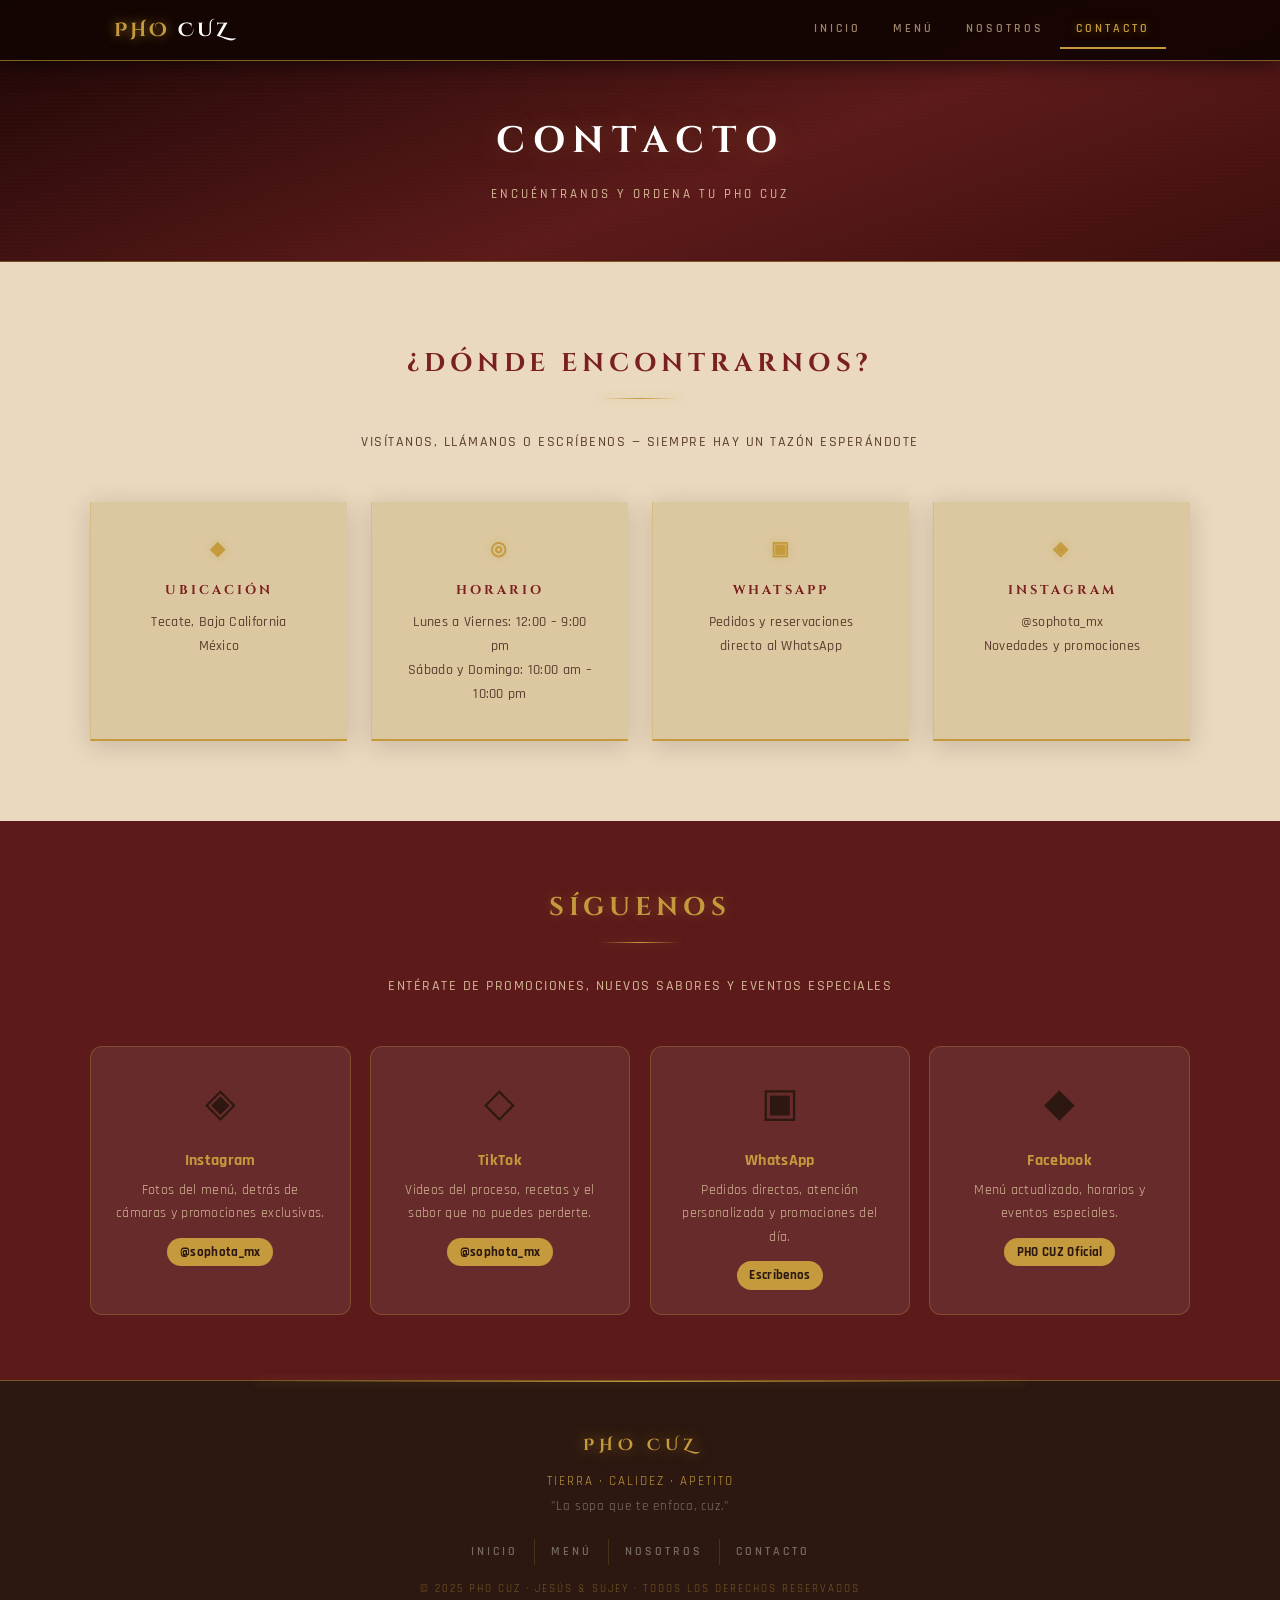
==== PAGINAS/contacto.html @ 45fe84ad "Quitar apellidos del footer y equipo" ====
<!DOCTYPE html>
<html lang="es">
<head>
  <meta charset="UTF-8">
  <meta name="color-scheme" content="dark">
  <meta name="viewport" content="width=device-width, initial-scale=1.0">
  <title>PHO CUZ — Contacto</title>
  <link rel="stylesheet" href="../CSS/styles.css">
</head>
<body>

  <nav>
    <div class="nav-inner">
      <a href="../index.html" class="nav-logo"><span>PHO</span> CUZ</a>
      <ul>
        <li><a href="../index.html">Inicio</a></li>
        <li><a href="menu.html">Menú</a></li>
        <li><a href="nosotros.html">Nosotros</a></li>
        <li><a href="contacto.html" class="active">Contacto</a></li>
      </ul>
    </div>
  </nav>

  <div class="page-header">
    <h1>Contacto</h1>
    <p>Encuéntranos y ordena tu PHO CUZ</p>
  </div>

  <!-- CONTACTO -->
  <section style="background: var(--crema);">
    <div class="container">
      <h2 class="section-title">¿Dónde encontrarnos?</h2>
      <div class="divider"></div>
      <p class="subtitle">Visítanos, llámanos o escríbenos — siempre hay un tazón esperándote</p>

      <div class="contacto-grid">
        <div class="contacto-card">
          <span class="icon">◆</span>
          <h3>Ubicación</h3>
          <p>Tecate, Baja California<br>México</p>
        </div>
        <div class="contacto-card">
          <span class="icon">◎</span>
          <h3>Horario</h3>
          <p>Lunes a Viernes: 12:00 – 9:00 pm<br>Sábado y Domingo: 10:00 am – 10:00 pm</p>
        </div>
        <div class="contacto-card">
          <span class="icon">▣</span>
          <h3>WhatsApp</h3>
          <p>Pedidos y reservaciones<br>directo al WhatsApp</p>
        </div>
        <div class="contacto-card">
          <span class="icon">◈</span>
          <h3>Instagram</h3>
          <p>@sophota_mx<br>Novedades y promociones</p>
        </div>
      </div>
    </div>
  </section>

  <!-- REDES SOCIALES -->
  <section style="background: var(--borgona-dark); padding: 65px 1.5rem;">
    <div class="container">
      <h2 class="section-title light">Síguenos</h2>
      <div class="divider"></div>
      <p class="subtitle light">Entérate de promociones, nuevos sabores y eventos especiales</p>

      <div style="display:grid;grid-template-columns:repeat(auto-fit,minmax(200px,1fr));gap:1.2rem;margin-top:1rem;">

        <div style="background:rgba(255,255,255,0.08);border:1px solid rgba(196,154,60,0.3);border-radius:12px;padding:1.5rem;text-align:center;">
          <div style="font-size:2.5rem;margin-bottom:0.5rem;">◈</div>
          <h3 style="color:var(--dorado);margin-bottom:0.3rem;font-size:1rem;">Instagram</h3>
          <p style="color:var(--dorado-claro);font-size:0.85rem;">Fotos del menú, detrás de cámaras y promociones exclusivas.</p>
          <span style="display:inline-block;margin-top:0.8rem;background:var(--dorado);color:var(--cafe-oscuro);padding:0.2rem 0.8rem;border-radius:50px;font-size:0.8rem;font-weight:bold;">@sophota_mx</span>
        </div>

        <div style="background:rgba(255,255,255,0.08);border:1px solid rgba(196,154,60,0.3);border-radius:12px;padding:1.5rem;text-align:center;">
          <div style="font-size:2.5rem;margin-bottom:0.5rem;">◇</div>
          <h3 style="color:var(--dorado);margin-bottom:0.3rem;font-size:1rem;">TikTok</h3>
          <p style="color:var(--dorado-claro);font-size:0.85rem;">Videos del proceso, recetas y el sabor que no puedes perderte.</p>
          <span style="display:inline-block;margin-top:0.8rem;background:var(--dorado);color:var(--cafe-oscuro);padding:0.2rem 0.8rem;border-radius:50px;font-size:0.8rem;font-weight:bold;">@sophota_mx</span>
        </div>

        <div style="background:rgba(255,255,255,0.08);border:1px solid rgba(196,154,60,0.3);border-radius:12px;padding:1.5rem;text-align:center;">
          <div style="font-size:2.5rem;margin-bottom:0.5rem;">▣</div>
          <h3 style="color:var(--dorado);margin-bottom:0.3rem;font-size:1rem;">WhatsApp</h3>
          <p style="color:var(--dorado-claro);font-size:0.85rem;">Pedidos directos, atención personalizada y promociones del día.</p>
          <span style="display:inline-block;margin-top:0.8rem;background:var(--dorado);color:var(--cafe-oscuro);padding:0.2rem 0.8rem;border-radius:50px;font-size:0.8rem;font-weight:bold;">Escríbenos</span>
        </div>

        <div style="background:rgba(255,255,255,0.08);border:1px solid rgba(196,154,60,0.3);border-radius:12px;padding:1.5rem;text-align:center;">
          <div style="font-size:2.5rem;margin-bottom:0.5rem;">◆</div>
          <h3 style="color:var(--dorado);margin-bottom:0.3rem;font-size:1rem;">Facebook</h3>
          <p style="color:var(--dorado-claro);font-size:0.85rem;">Menú actualizado, horarios y eventos especiales.</p>
          <span style="display:inline-block;margin-top:0.8rem;background:var(--dorado);color:var(--cafe-oscuro);padding:0.2rem 0.8rem;border-radius:50px;font-size:0.8rem;font-weight:bold;">PHO CUZ Oficial</span>
        </div>

      </div>
    </div>
  </section>

  <footer>
    <p class="footer-brand">PHO CUZ</p>
    <p style="color:var(--dorado);letter-spacing:2px;font-size:0.8rem;">TIERRA · CALIDEZ · APETITO</p>
    <p>"La sopa que te enfoca, cuz."</p>
    <div class="footer-nav">
      <a href="../index.html">Inicio</a>
      <a href="menu.html">Menú</a>
      <a href="nosotros.html">Nosotros</a>
      <a href="contacto.html">Contacto</a>
    </div>
    <p style="font-size:0.7rem;color:rgba(196,154,60,0.5);letter-spacing:2px;margin-top:0.8rem;text-transform:uppercase;">© 2025 PHO CUZ · Jesús & Sujey · Todos los derechos reservados</p>
  </footer>

</body>
</html>
---- CSS/styles.css ----
/* ===== SoPHOta — Oriental Cyberpunk ===== */

@import url('https://fonts.googleapis.com/css2?family=Cinzel:wght@400;600;700&family=Cinzel+Decorative:wght@700&family=Rajdhani:wght@400;500;600;700&display=swap');

:root {
  --borgona:      #7B2020;
  --borgona-dark: #5C1A1A;
  --dorado:       #C49A3C;
  --dorado-claro: #D4B896;
  --beige:        #F5E6C8;
  --crema:        #EAD9BE;
  --cafe-oscuro:  #2C1810;
  --cafe-medio:   #5C3D2E;
  --blanco:       #FFFFFF;
  --gris-claro:   #E0CDB0;
  --sombra:       0 4px 24px rgba(44,24,16,0.18);
  --radio:        2px;
  --glow-gold:    0 0 18px rgba(196,154,60,0.35);
}

*, *::before, *::after { box-sizing: border-box; margin: 0; padding: 0; }
html { scroll-behavior: smooth; }

body {
  font-family: 'Rajdhani', sans-serif;
  background: var(--crema);
  color: var(--cafe-oscuro);
  line-height: 1.7;
  letter-spacing: 0.02em;
}

/* ===== Navegación ===== */
nav {
  position: fixed;
  top: 0; left: 0;
  width: 100%;
  z-index: 1000;
  background: rgba(20, 6, 3, 0.97);
  border-bottom: 1px solid rgba(196,154,60,0.6);
  box-shadow: 0 2px 24px rgba(0,0,0,0.6);
  backdrop-filter: blur(6px);
}

.nav-inner {
  max-width: 1100px;
  margin: 0 auto;
  padding: 0 1.5rem;
  display: flex;
  align-items: center;
  justify-content: space-between;
  height: 60px;
}

.nav-logo {
  font-family: 'Cinzel Decorative', serif;
  font-size: 1.2rem;
  font-weight: 700;
  text-decoration: none;
  color: var(--blanco);
  letter-spacing: 3px;
}

.nav-logo span {
  color: var(--dorado);
  text-shadow: 0 0 12px rgba(196,154,60,0.7);
}

nav ul {
  list-style: none;
  display: flex;
  flex-wrap: wrap;
  gap: 0;
}

nav ul li a {
  display: block;
  padding: 0.45rem 1rem;
  color: rgba(212,184,150,0.7);
  text-decoration: none;
  font-family: 'Rajdhani', sans-serif;
  font-weight: 600;
  font-size: 0.78rem;
  letter-spacing: 3px;
  text-transform: uppercase;
  transition: color 0.2s;
  border-bottom: 2px solid transparent;
}

nav ul li a:hover,
nav ul li a.active {
  color: var(--dorado);
  border-bottom-color: var(--dorado);
  text-shadow: 0 0 8px rgba(196,154,60,0.5);
}

/* ===== Page Header ===== */
.page-header {
  padding: 110px 1.5rem 55px;
  text-align: center;
  background: linear-gradient(160deg, #1A0505 0%, var(--borgona-dark) 60%, #3D0E0E 100%);
  border-bottom: 1px solid rgba(196,154,60,0.5);
  position: relative;
  overflow: hidden;
}

.page-header::before {
  content: '';
  position: absolute;
  inset: 0;
  background-image: repeating-linear-gradient(
    0deg, transparent, transparent 3px,
    rgba(196,154,60,0.02) 3px, rgba(196,154,60,0.02) 4px
  );
  pointer-events: none;
}

.page-header h1 {
  font-family: 'Cinzel', serif;
  font-size: clamp(1.5rem, 4.5vw, 2.3rem);
  color: var(--blanco);
  font-weight: 700;
  letter-spacing: 8px;
  text-transform: uppercase;
  margin-bottom: 0.7rem;
  text-shadow: 0 0 24px rgba(196,154,60,0.25);
}

.page-header p {
  color: var(--dorado-claro);
  font-size: 0.82rem;
  letter-spacing: 3px;
  text-transform: uppercase;
  font-family: 'Rajdhani', sans-serif;
  font-weight: 500;
}

/* ===== Hero ===== */
#hero {
  min-height: 100vh;
  background: linear-gradient(160deg, #0F0303 0%, #1A0505 45%, #2C0808 100%);
  display: flex;
  align-items: center;
  justify-content: center;
  text-align: center;
  padding: 100px 1.5rem 60px;
  position: relative;
  overflow: hidden;
}

#hero::before {
  content: '';
  position: absolute;
  inset: 0;
  background-image:
    repeating-linear-gradient(
      0deg, transparent, transparent 3px,
      rgba(196,154,60,0.018) 3px, rgba(196,154,60,0.018) 4px
    ),
    radial-gradient(ellipse at 20% 50%, rgba(196,154,60,0.07) 0%, transparent 60%),
    radial-gradient(ellipse at 80% 20%, rgba(123,32,32,0.12) 0%, transparent 55%);
  pointer-events: none;
}

#hero::after {
  content: '';
  position: absolute;
  inset: 0;
  background: radial-gradient(ellipse at 50% 50%, transparent 25%, rgba(0,0,0,0.5) 100%);
  pointer-events: none;
}

.hero-content { position: relative; z-index: 1; max-width: 720px; }

.hero-logo {
  width: min(210px, 55vw);
  height: auto;
  margin-bottom: 1.8rem;
  filter: drop-shadow(0 0 24px rgba(196,154,60,0.45)) drop-shadow(0 8px 32px rgba(0,0,0,0.7));
}

.hero-title {
  font-family: 'Cinzel Decorative', serif;
  font-size: clamp(2rem, 7vw, 4rem);
  color: var(--blanco);
  font-weight: 700;
  letter-spacing: 8px;
  text-transform: uppercase;
  margin-bottom: 0.5rem;
  text-shadow: 0 0 40px rgba(196,154,60,0.3);
}

.hero-title span {
  color: var(--dorado);
  text-shadow: 0 0 20px rgba(196,154,60,0.9), 0 0 50px rgba(196,154,60,0.3);
}

.hero-slogan {
  font-family: 'Cinzel', serif;
  font-size: clamp(0.82rem, 1.8vw, 1rem);
  color: var(--dorado-claro);
  font-style: italic;
  margin-bottom: 2rem;
  letter-spacing: 1px;
}

.hero-chips {
  display: flex;
  flex-wrap: wrap;
  justify-content: center;
  gap: 0.5rem;
  margin-bottom: 2.5rem;
}

.chip {
  background: rgba(196,154,60,0.07);
  border: 1px solid rgba(196,154,60,0.35);
  color: var(--dorado-claro);
  padding: 0.28rem 1rem;
  border-radius: 0;
  font-size: 0.72rem;
  font-family: 'Rajdhani', sans-serif;
  font-weight: 600;
  letter-spacing: 2.5px;
  text-transform: uppercase;
}

.btn-hero {
  display: inline-block;
  padding: 0.75rem 2.5rem;
  background: transparent;
  color: var(--dorado);
  font-weight: 700;
  border: 1px solid var(--dorado);
  border-radius: 0;
  text-decoration: none;
  font-size: 0.8rem;
  font-family: 'Rajdhani', sans-serif;
  letter-spacing: 4px;
  text-transform: uppercase;
  box-shadow: 0 0 14px rgba(196,154,60,0.15), inset 0 0 14px rgba(196,154,60,0.04);
  transition: all 0.25s;
}

.btn-hero:hover {
  background: var(--dorado);
  color: var(--cafe-oscuro);
  box-shadow: 0 0 24px rgba(196,154,60,0.5);
}

/* ===== Secciones ===== */
section { padding: 80px 1.5rem; }
.container { max-width: 1100px; margin: 0 auto; }

.section-title {
  font-family: 'Cinzel', serif;
  font-size: clamp(1.1rem, 3vw, 1.6rem);
  font-weight: 700;
  text-align: center;
  color: var(--borgona);
  letter-spacing: 5px;
  text-transform: uppercase;
  margin-bottom: 0.5rem;
}

.section-title.light {
  color: var(--dorado);
  text-shadow: 0 0 12px rgba(196,154,60,0.35);
}

.divider {
  width: 80px;
  height: 1px;
  background: linear-gradient(90deg, transparent, var(--dorado), transparent);
  margin: 0.8rem auto 2rem;
  box-shadow: 0 0 8px rgba(196,154,60,0.4);
}

.subtitle {
  text-align: center;
  color: var(--cafe-medio);
  margin-bottom: 3rem;
  font-size: 0.85rem;
  letter-spacing: 1.5px;
  font-family: 'Rajdhani', sans-serif;
  font-weight: 500;
  text-transform: uppercase;
}

.subtitle.light { color: var(--dorado-claro); }

/* ===== Menú cards ===== */
.menu-grid {
  display: grid;
  grid-template-columns: repeat(auto-fit, minmax(280px, 1fr));
  gap: 1.5rem;
}

.menu-card {
  background: #DCC8A0;
  border-radius: 0;
  overflow: hidden;
  box-shadow: var(--sombra);
  border-left: 2px solid var(--dorado);
  transition: transform 0.3s, box-shadow 0.3s;
}

.menu-card:hover {
  transform: translateY(-5px);
  box-shadow: var(--sombra), var(--glow-gold);
}

.menu-card-header {
  background: linear-gradient(135deg, var(--borgona), var(--borgona-dark));
  padding: 1rem 1.5rem;
  display: flex;
  align-items: center;
  gap: 1rem;
  border-bottom: 1px solid rgba(196,154,60,0.25);
}

.menu-card-header .emoji {
  font-size: 0.75rem;
  color: var(--dorado);
  font-family: 'Rajdhani', sans-serif;
  font-weight: 700;
  letter-spacing: 2px;
  opacity: 0.8;
}

.menu-card-header h3 {
  color: var(--blanco);
  font-family: 'Cinzel', serif;
  font-size: 0.88rem;
  font-weight: 600;
  letter-spacing: 3px;
  text-transform: uppercase;
}

.menu-card-body { padding: 1.2rem 1.5rem; }

.precio-row {
  display: flex;
  justify-content: space-between;
  align-items: center;
  padding: 0.5rem 0;
  border-bottom: 1px solid rgba(92,61,46,0.12);
  font-size: 0.88rem;
  font-family: 'Rajdhani', sans-serif;
}

.precio-row:last-child { border-bottom: none; }
.precio-row span:first-child { color: var(--cafe-medio); font-weight: 500; }
.precio-row .precio {
  color: var(--borgona);
  font-weight: 700;
  font-size: 0.92rem;
  letter-spacing: 1px;
}

/* Especial card */
.especial-card {
  background: linear-gradient(135deg, var(--borgona), var(--borgona-dark));
  border-radius: 0;
  padding: 2.2rem 2rem;
  text-align: center;
  box-shadow: var(--sombra), 0 0 20px rgba(123,32,32,0.3);
  border: 1px solid rgba(196,154,60,0.6);
  color: var(--blanco);
  position: relative;
}

.especial-card::before {
  content: '';
  position: absolute;
  inset: 5px;
  border: 1px solid rgba(196,154,60,0.18);
  pointer-events: none;
}

.especial-card h3 {
  font-family: 'Cinzel', serif;
  color: var(--dorado);
  font-size: 1rem;
  letter-spacing: 4px;
  text-transform: uppercase;
  margin-bottom: 0.8rem;
  text-shadow: 0 0 10px rgba(196,154,60,0.5);
}

.especial-card p {
  color: var(--dorado-claro);
  font-size: 0.88rem;
  margin-bottom: 1rem;
  font-family: 'Rajdhani', sans-serif;
  font-weight: 500;
}

.especial-precio {
  font-size: 1.8rem;
  font-weight: 700;
  color: var(--dorado);
  font-family: 'Cinzel', serif;
  letter-spacing: 2px;
  text-shadow: 0 0 14px rgba(196,154,60,0.5);
}

/* Extra proteína banner */
.extra-banner {
  background: var(--cafe-oscuro);
  border-radius: 0;
  padding: 1.2rem 2rem;
  display: flex;
  align-items: center;
  justify-content: center;
  gap: 1rem;
  text-align: center;
  margin-top: 2rem;
  border-left: 2px solid var(--dorado);
}

.extra-banner p { color: var(--beige); font-size: 0.88rem; font-family: 'Rajdhani', sans-serif; letter-spacing: 0.5px; }
.extra-banner strong { color: var(--dorado); }

/* ===== Nosotros ===== */
.equipo-grid {
  display: flex;
  flex-wrap: wrap;
  justify-content: center;
  gap: 2rem;
}

.miembro-card {
  background: #DCC8A0;
  border-radius: 0;
  padding: 2rem 2.5rem;
  text-align: center;
  box-shadow: var(--sombra);
  border-top: 2px solid var(--dorado);
  border-left: 1px solid rgba(196,154,60,0.25);
  min-width: 220px;
  transition: transform 0.3s, box-shadow 0.3s;
}

.miembro-card:hover {
  transform: translateY(-4px);
  box-shadow: var(--sombra), var(--glow-gold);
}

.miembro-card .avatar {
  font-family: 'Cinzel Decorative', serif;
  font-weight: 700;
  font-size: 1.1rem;
  display: block;
  width: 58px;
  height: 58px;
  line-height: 58px;
  margin: 0 auto 1rem;
  text-align: center;
  background: linear-gradient(135deg, var(--borgona), var(--borgona-dark));
  color: var(--dorado);
  border: 1px solid rgba(196,154,60,0.5);
  letter-spacing: 2px;
  text-shadow: 0 0 8px rgba(196,154,60,0.6);
}

.miembro-card .nombre {
  font-family: 'Cinzel', serif;
  font-weight: 600;
  color: var(--borgona);
  font-size: 0.9rem;
  letter-spacing: 2px;
  margin-bottom: 0.4rem;
  text-transform: uppercase;
}

.miembro-card .puesto {
  color: var(--dorado);
  font-size: 0.78rem;
  font-family: 'Rajdhani', sans-serif;
  font-weight: 600;
  letter-spacing: 2px;
  text-transform: uppercase;
}

/* Historia */
.historia-box {
  background: #DCC8A0;
  border-radius: 0;
  padding: 2.5rem;
  box-shadow: var(--sombra);
  border-left: 2px solid var(--dorado);
  max-width: 800px;
  margin: 0 auto;
}

.historia-box p {
  color: var(--cafe-medio);
  font-size: 0.97rem;
  margin-bottom: 1rem;
  line-height: 1.9;
  font-family: 'Rajdhani', sans-serif;
  font-weight: 500;
}

/* ===== Valores ===== */
.valores-grid {
  display: grid;
  grid-template-columns: repeat(auto-fit, minmax(200px, 1fr));
  gap: 1.2rem;
}

.valor-card {
  background: #DCC8A0;
  border-radius: 0;
  padding: 1.8rem 1.5rem;
  text-align: center;
  box-shadow: var(--sombra);
  border-top: 2px solid var(--dorado);
  transition: transform 0.3s, box-shadow 0.3s;
}

.valor-card:hover {
  transform: translateY(-3px);
  box-shadow: var(--sombra), var(--glow-gold);
}

.valor-card .icon {
  font-size: 1.2rem;
  display: block;
  margin-bottom: 0.8rem;
  color: var(--dorado);
  font-family: 'Rajdhani', sans-serif;
  font-weight: 700;
  letter-spacing: 3px;
  text-transform: uppercase;
  text-shadow: 0 0 8px rgba(196,154,60,0.4);
}

.valor-card h4 {
  font-family: 'Cinzel', serif;
  color: var(--borgona);
  font-size: 0.8rem;
  letter-spacing: 3px;
  text-transform: uppercase;
  margin-bottom: 0.6rem;
}

.valor-card p {
  color: var(--cafe-medio);
  font-size: 0.85rem;
  font-family: 'Rajdhani', sans-serif;
  font-weight: 500;
  line-height: 1.6;
}

/* ===== Contacto ===== */
.contacto-grid {
  display: grid;
  grid-template-columns: repeat(auto-fit, minmax(240px, 1fr));
  gap: 1.5rem;
}

.contacto-card {
  background: #DCC8A0;
  border-radius: 0;
  padding: 2rem;
  text-align: center;
  box-shadow: var(--sombra);
  border-bottom: 2px solid var(--dorado);
  border-left: 1px solid rgba(196,154,60,0.25);
  transition: transform 0.3s, box-shadow 0.3s;
}

.contacto-card:hover {
  transform: translateY(-3px);
  box-shadow: var(--sombra), var(--glow-gold);
}

.contacto-card .icon {
  font-size: 1.2rem;
  display: block;
  margin-bottom: 0.8rem;
  color: var(--dorado);
  font-family: 'Rajdhani', sans-serif;
  font-weight: 700;
  letter-spacing: 3px;
  text-shadow: 0 0 8px rgba(196,154,60,0.4);
}

.contacto-card h3 {
  font-family: 'Cinzel', serif;
  color: var(--borgona);
  font-size: 0.8rem;
  letter-spacing: 3px;
  text-transform: uppercase;
  margin-bottom: 0.6rem;
}

.contacto-card p {
  color: var(--cafe-medio);
  font-size: 0.88rem;
  font-family: 'Rajdhani', sans-serif;
  font-weight: 500;
}

/* ===== Footer ===== */
footer {
  background: var(--cafe-oscuro);
  color: var(--blanco);
  text-align: center;
  padding: 3rem 1.5rem;
  border-top: 1px solid rgba(196,154,60,0.5);
  position: relative;
}

footer::before {
  content: '';
  position: absolute;
  top: 0; left: 20%; right: 20%;
  height: 1px;
  background: linear-gradient(90deg, transparent, var(--dorado), transparent);
  box-shadow: 0 0 10px rgba(196,154,60,0.5);
}

footer p {
  font-size: 0.8rem;
  color: rgba(255,255,255,0.4);
  line-height: 2;
  font-family: 'Rajdhani', sans-serif;
  letter-spacing: 1px;
}

.footer-brand {
  font-family: 'Cinzel Decorative', serif;
  color: var(--dorado) !important;
  font-weight: 700;
  font-size: 1rem !important;
  letter-spacing: 5px;
  margin-bottom: 0.5rem;
  text-shadow: 0 0 14px rgba(196,154,60,0.6);
}

.footer-nav {
  display: flex;
  flex-wrap: wrap;
  justify-content: center;
  gap: 0;
  margin-top: 1.2rem;
}

.footer-nav a {
  color: rgba(255,255,255,0.35);
  text-decoration: none;
  font-size: 0.72rem;
  padding: 0.2rem 1rem;
  font-family: 'Rajdhani', sans-serif;
  font-weight: 600;
  letter-spacing: 3px;
  text-transform: uppercase;
  transition: color 0.2s;
  border-right: 1px solid rgba(196,154,60,0.2);
}

.footer-nav a:last-child { border-right: none; }
.footer-nav a:hover { color: var(--dorado); }

/* ===== Responsivo ===== */
@media (max-width: 768px) {
  nav ul li a { font-size: 0.7rem; padding: 0.3rem 0.55rem; letter-spacing: 1.5px; }
  section { padding: 55px 1rem; }
  .hero-title { letter-spacing: 4px; }
}
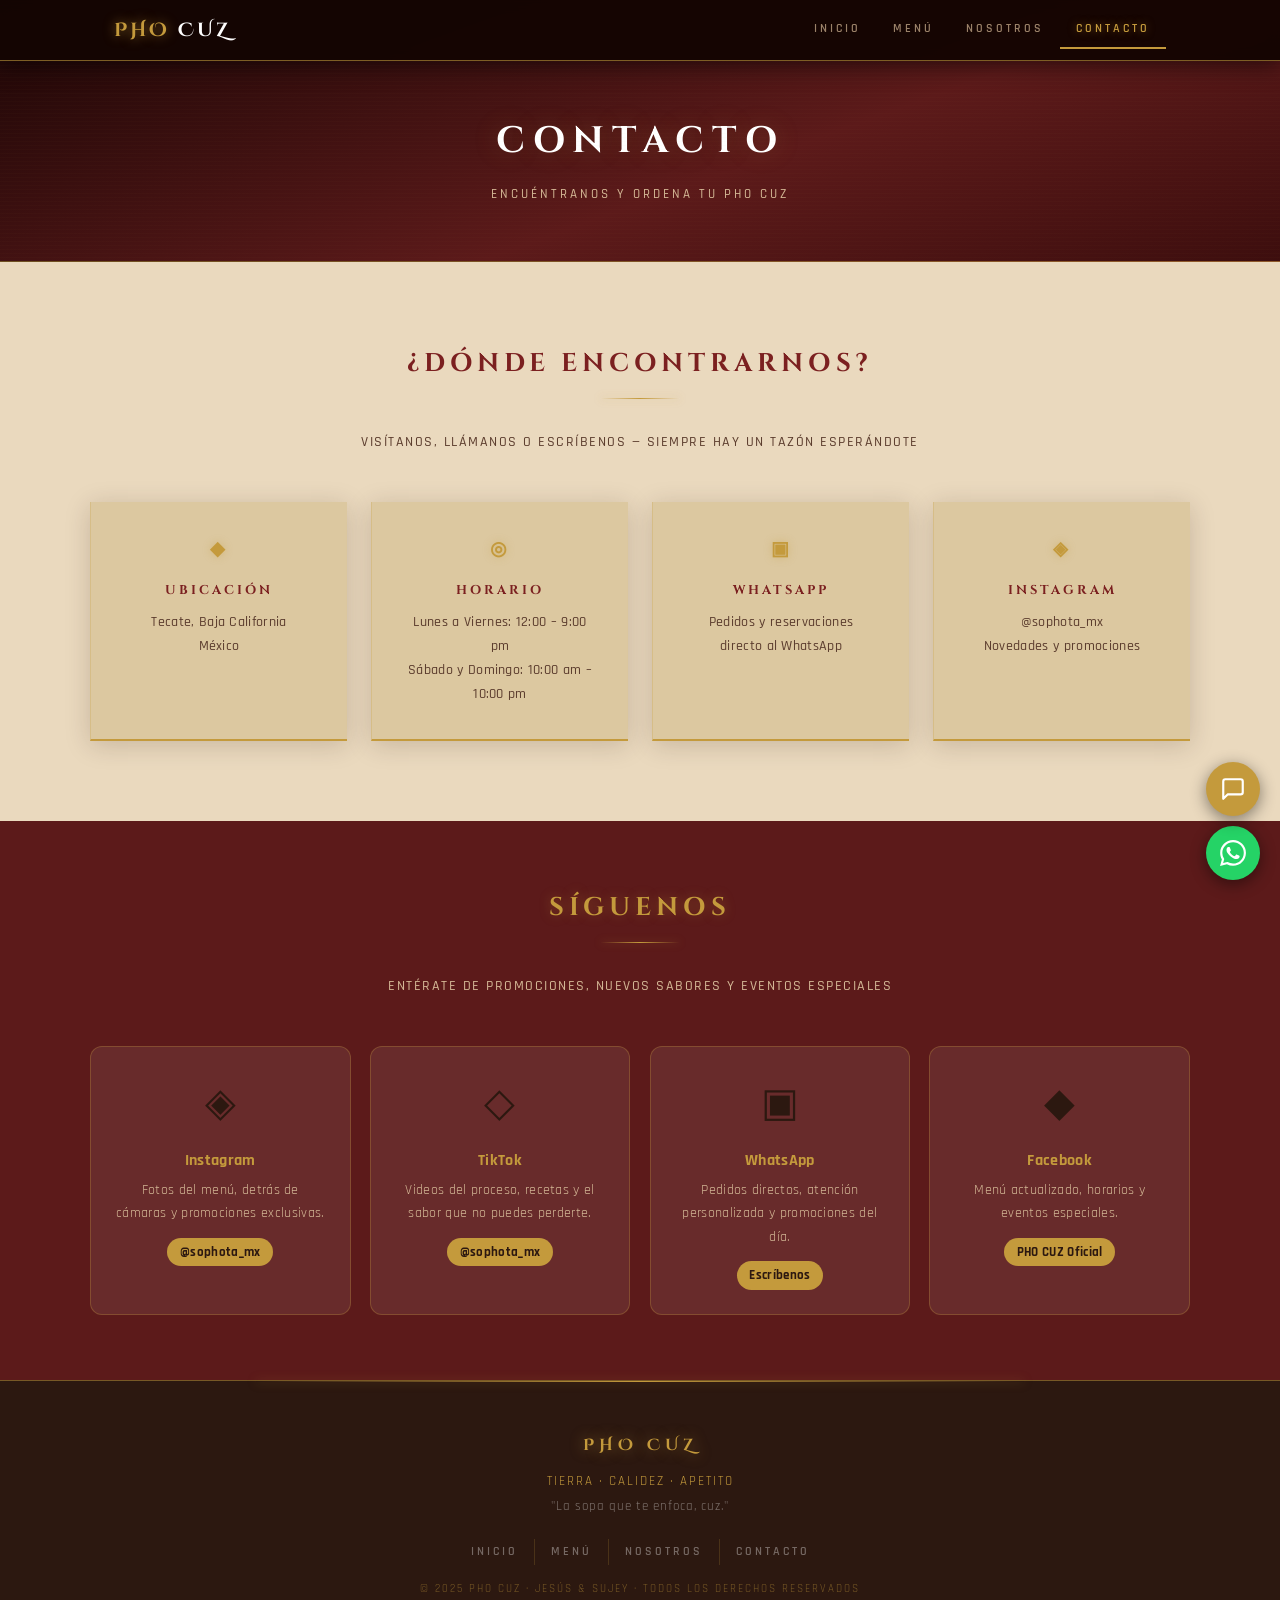
==== commit aea97734: "Agregar chatbot IA, botón WhatsApp y session timeout admin" ====
--- a/PAGINAS/contacto.html
+++ b/PAGINAS/contacto.html
@@ -112,5 +112,6 @@
     <p style="font-size:0.7rem;color:rgba(196,154,60,0.5);letter-spacing:2px;margin-top:0.8rem;text-transform:uppercase;">© 2025 PHO CUZ · Jesús & Sujey · Todos los derechos reservados</p>
   </footer>
 
+  <script src="../JS/widgets.js"></script>
 </body>
 </html>
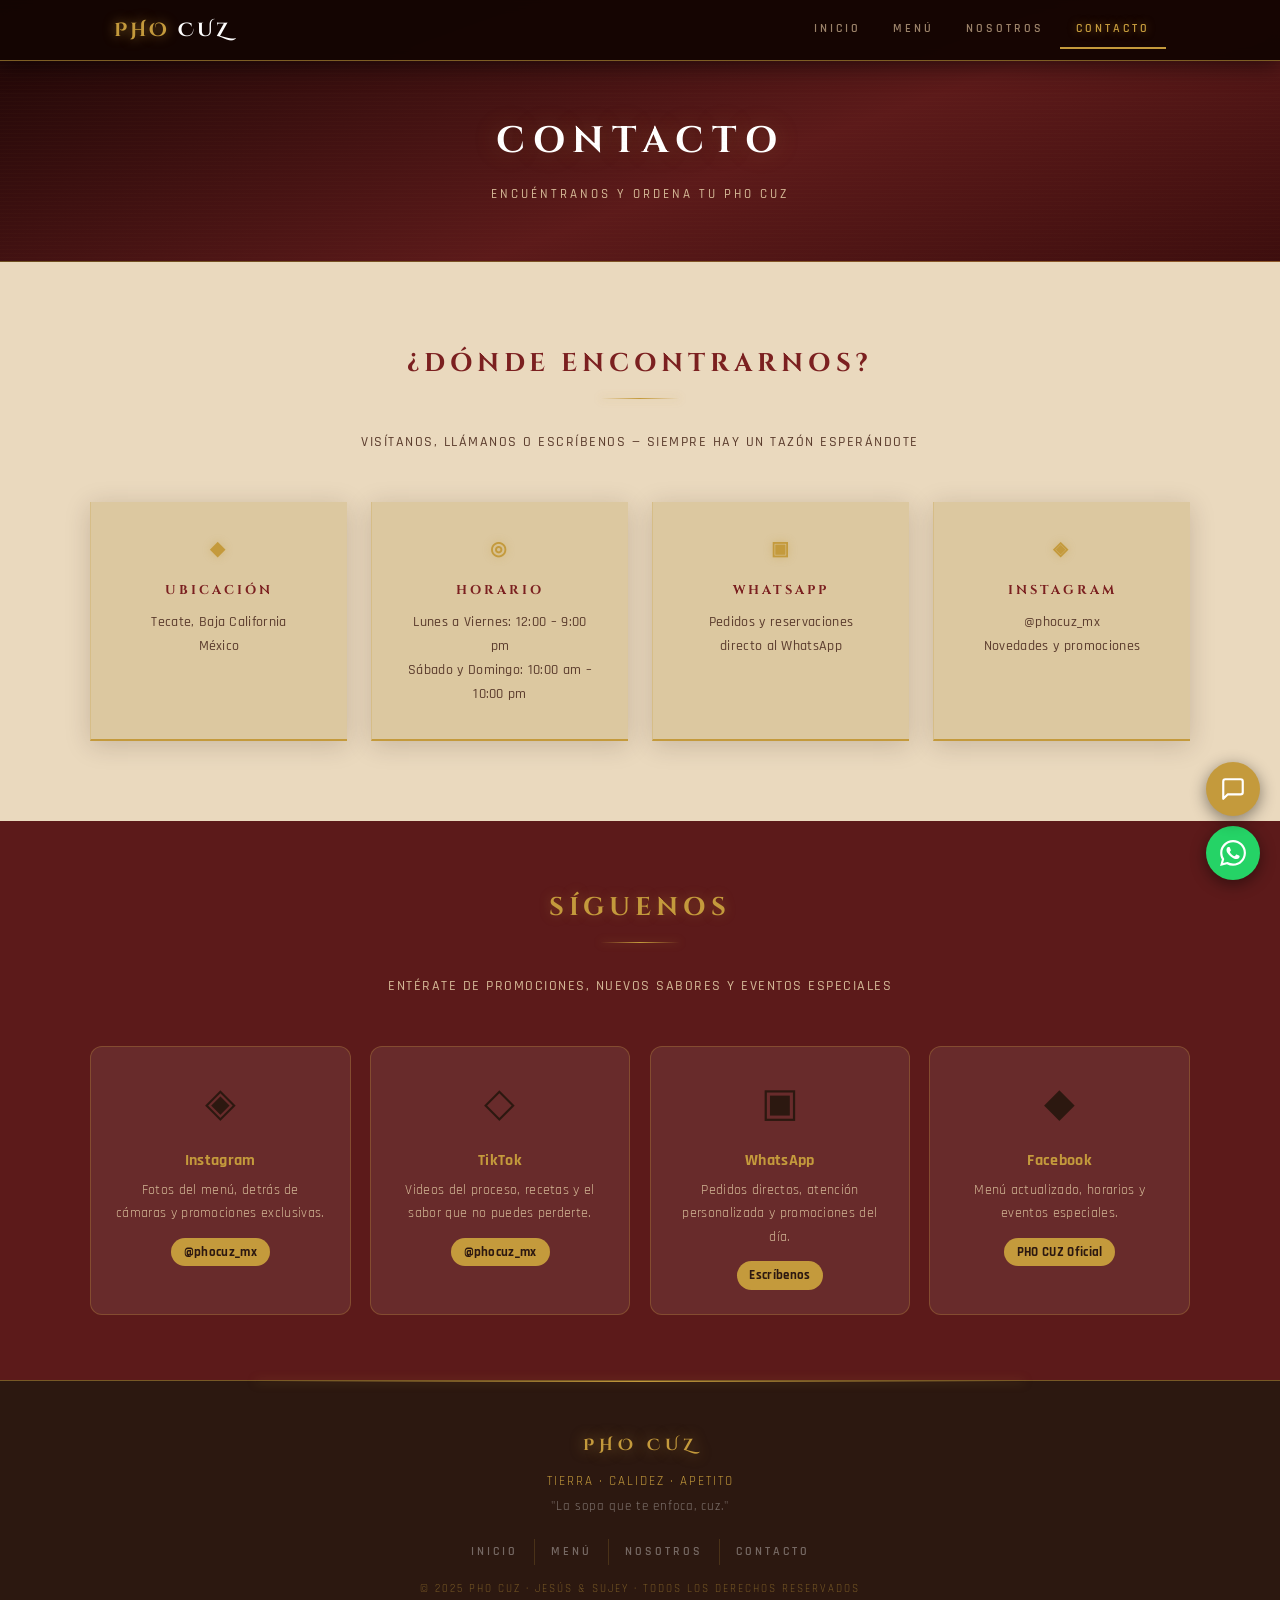
==== commit 5d7335d2: "Fix sophota handles + PWA + pedidos" ====
--- a/PAGINAS/contacto.html
+++ b/PAGINAS/contacto.html
@@ -6,6 +6,11 @@
   <meta name="viewport" content="width=device-width, initial-scale=1.0">
   <title>PHO CUZ — Contacto</title>
   <link rel="stylesheet" href="../CSS/styles.css">
+  <link rel="manifest" href="../manifest.json">
+  <meta name="theme-color" content="#C49A3C">
+  <meta name="apple-mobile-web-app-capable" content="yes">
+  <meta name="apple-mobile-web-app-title" content="PHO CUZ">
+  <link rel="apple-touch-icon" href="../IMAGENES/icon-192.png">
 </head>
 <body>
 
@@ -52,7 +57,7 @@
         <div class="contacto-card">
           <span class="icon">◈</span>
           <h3>Instagram</h3>
-          <p>@sophota_mx<br>Novedades y promociones</p>
+          <p>@phocuz_mx<br>Novedades y promociones</p>
         </div>
       </div>
     </div>
@@ -71,14 +76,14 @@
           <div style="font-size:2.5rem;margin-bottom:0.5rem;">◈</div>
           <h3 style="color:var(--dorado);margin-bottom:0.3rem;font-size:1rem;">Instagram</h3>
           <p style="color:var(--dorado-claro);font-size:0.85rem;">Fotos del menú, detrás de cámaras y promociones exclusivas.</p>
-          <span style="display:inline-block;margin-top:0.8rem;background:var(--dorado);color:var(--cafe-oscuro);padding:0.2rem 0.8rem;border-radius:50px;font-size:0.8rem;font-weight:bold;">@sophota_mx</span>
+          <span style="display:inline-block;margin-top:0.8rem;background:var(--dorado);color:var(--cafe-oscuro);padding:0.2rem 0.8rem;border-radius:50px;font-size:0.8rem;font-weight:bold;">@phocuz_mx</span>
         </div>
 
         <div style="background:rgba(255,255,255,0.08);border:1px solid rgba(196,154,60,0.3);border-radius:12px;padding:1.5rem;text-align:center;">
           <div style="font-size:2.5rem;margin-bottom:0.5rem;">◇</div>
           <h3 style="color:var(--dorado);margin-bottom:0.3rem;font-size:1rem;">TikTok</h3>
           <p style="color:var(--dorado-claro);font-size:0.85rem;">Videos del proceso, recetas y el sabor que no puedes perderte.</p>
-          <span style="display:inline-block;margin-top:0.8rem;background:var(--dorado);color:var(--cafe-oscuro);padding:0.2rem 0.8rem;border-radius:50px;font-size:0.8rem;font-weight:bold;">@sophota_mx</span>
+          <span style="display:inline-block;margin-top:0.8rem;background:var(--dorado);color:var(--cafe-oscuro);padding:0.2rem 0.8rem;border-radius:50px;font-size:0.8rem;font-weight:bold;">@phocuz_mx</span>
         </div>
 
         <div style="background:rgba(255,255,255,0.08);border:1px solid rgba(196,154,60,0.3);border-radius:12px;padding:1.5rem;text-align:center;">
@@ -112,6 +117,6 @@
     <p style="font-size:0.7rem;color:rgba(196,154,60,0.5);letter-spacing:2px;margin-top:0.8rem;text-transform:uppercase;">© 2025 PHO CUZ · Jesús & Sujey · Todos los derechos reservados</p>
   </footer>
 
-  <script src="../JS/widgets.js"></script>
+  <script src="../JS/widgets.js?v=3"></script>
 </body>
 </html>
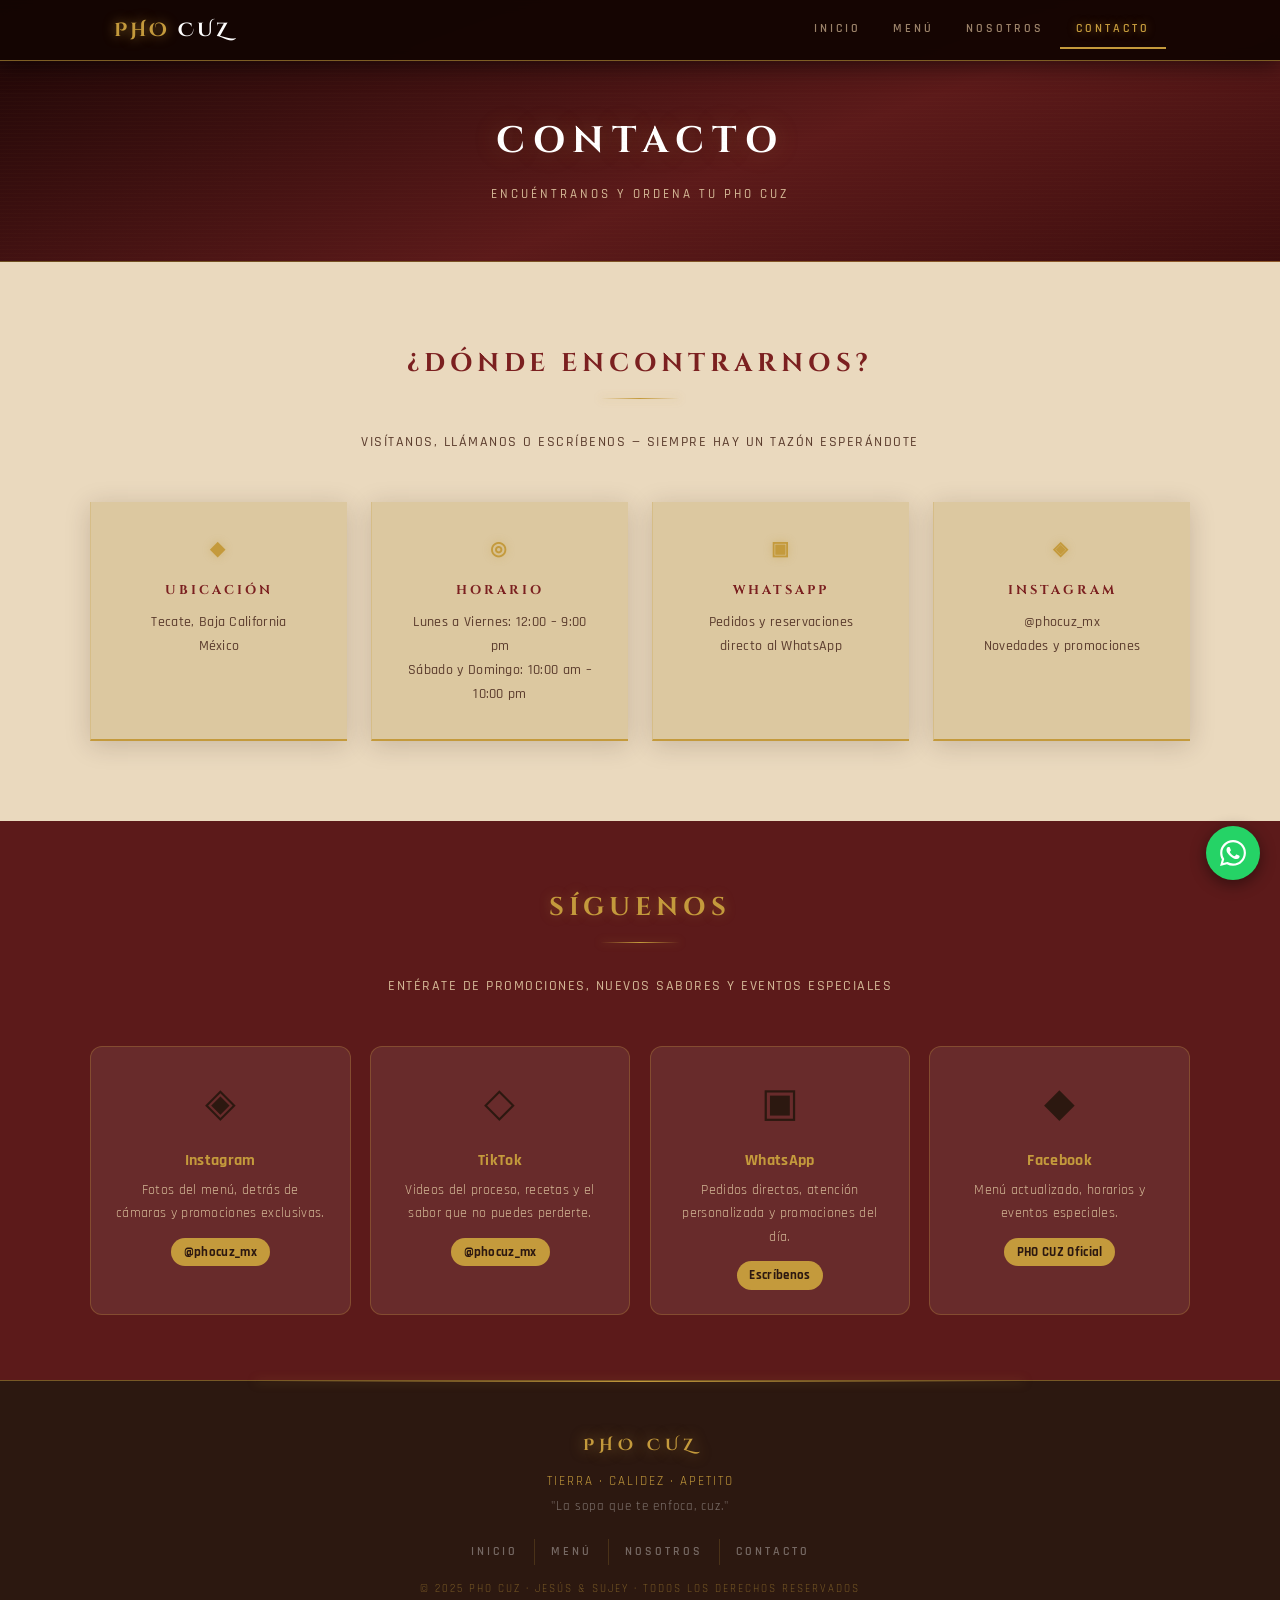
==== commit 97bae022: "Quitar chatbot, solo WhatsApp + cache bust v5" ====
--- a/PAGINAS/contacto.html
+++ b/PAGINAS/contacto.html
@@ -117,6 +117,6 @@
     <p style="font-size:0.7rem;color:rgba(196,154,60,0.5);letter-spacing:2px;margin-top:0.8rem;text-transform:uppercase;">© 2025 PHO CUZ · Jesús & Sujey · Todos los derechos reservados</p>
   </footer>
 
-  <script src="../JS/widgets.js?v=3"></script>
+  <script src="../JS/widgets.js?v=5"></script>
 </body>
 </html>
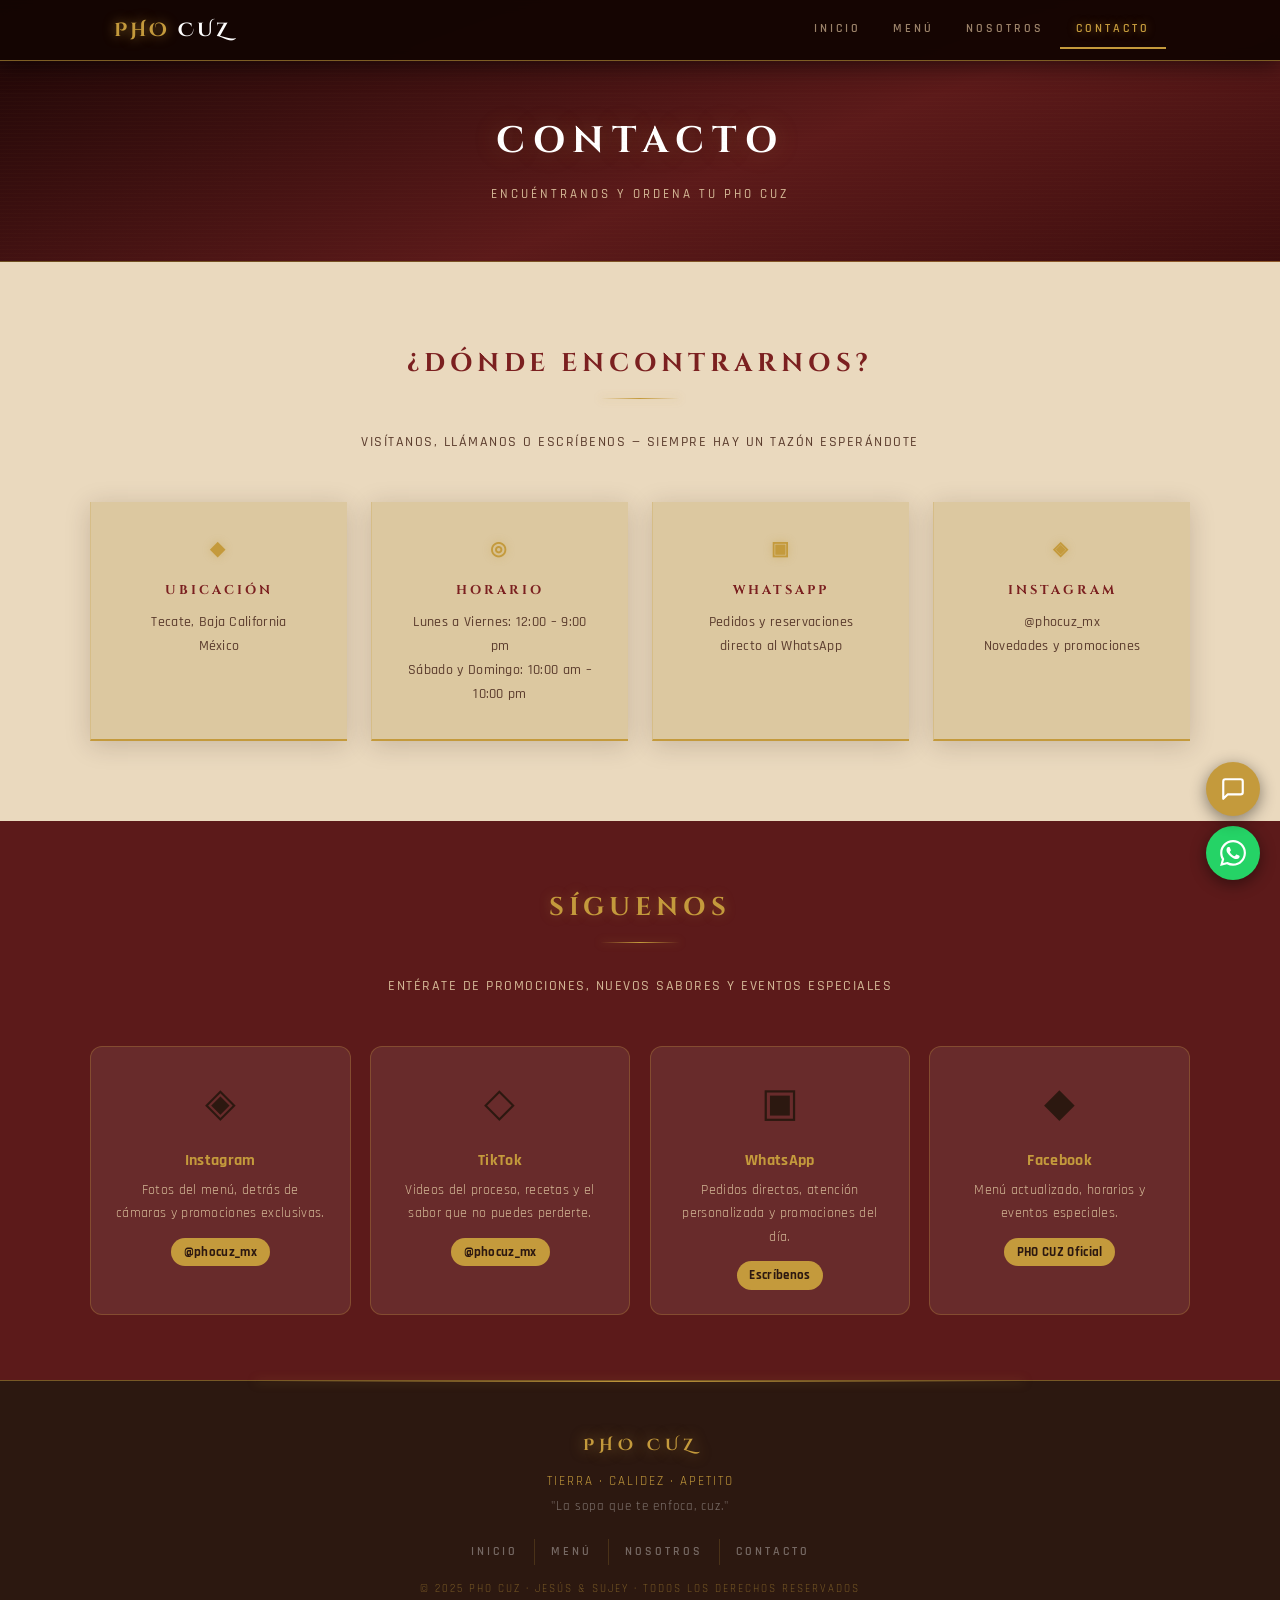
==== commit 84fd3003: "Revert PWA button, quitar chatbot v5" ====
--- a/PAGINAS/contacto.html
+++ b/PAGINAS/contacto.html
@@ -117,6 +117,6 @@
     <p style="font-size:0.7rem;color:rgba(196,154,60,0.5);letter-spacing:2px;margin-top:0.8rem;text-transform:uppercase;">© 2025 PHO CUZ · Jesús & Sujey · Todos los derechos reservados</p>
   </footer>
 
-  <script src="../JS/widgets.js?v=5"></script>
+  <script src="../JS/widgets.js?v=6"></script>
 </body>
 </html>
